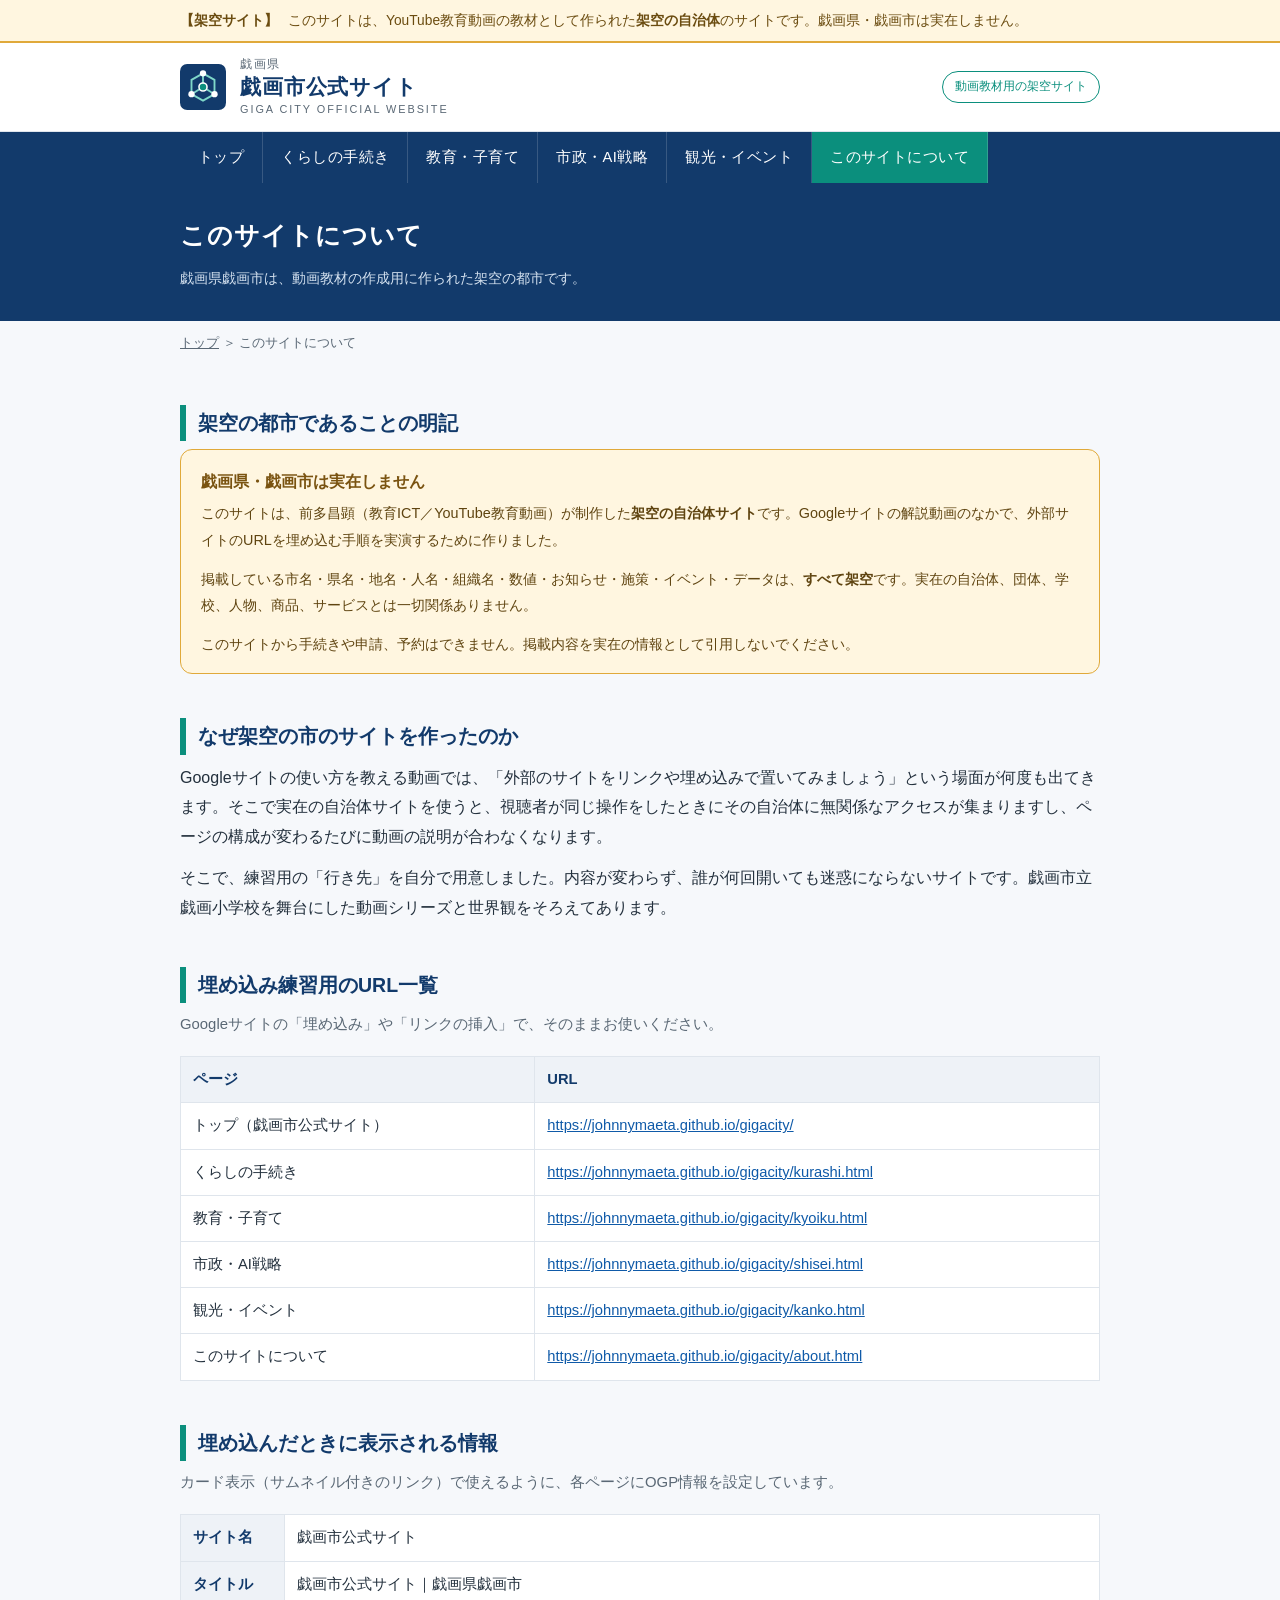
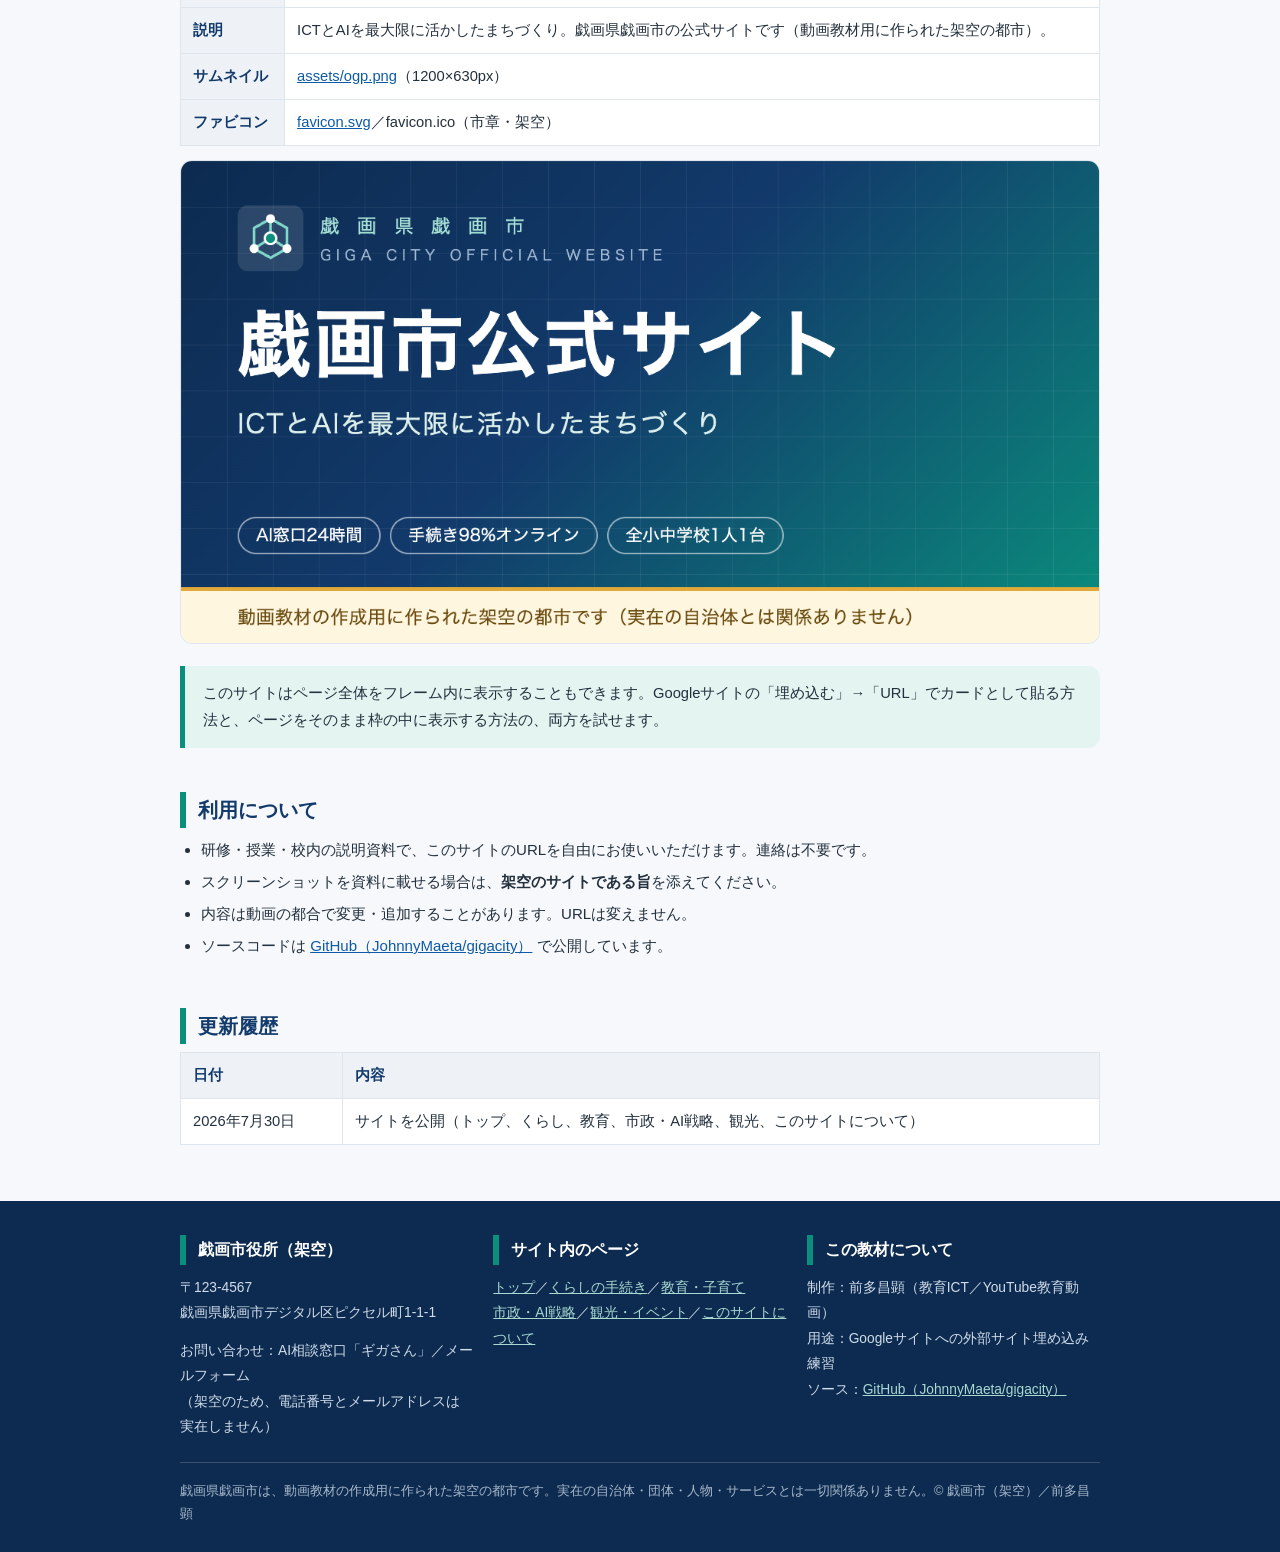
==== about.html @ 54f6ffb0 "戯画県戯画市 公式サイト（架空・動画教材用）を作成 Googleサイト解説動画でURL埋め込みを実演するための架空自治体サイト。 6ページ構成（トップ／くらし／教育／市政・AI戦略／観光／このサイトに" ====
<!DOCTYPE html>
<html lang="ja">
<head>
<meta charset="UTF-8">
<meta name="viewport" content="width=device-width, initial-scale=1.0">
<title>このサイトについて（架空の自治体サイトです）｜戯画市公式サイト</title>
<meta name="description" content="戯画県戯画市は、YouTube教育動画の教材として作られた架空の都市です。実在の自治体とは関係ありません。Googleサイトへの埋め込み練習用のURL一覧も掲載しています。">
<link rel="canonical" href="https://johnnymaeta.github.io/gigacity/about.html">
<meta property="og:type" content="article">
<meta property="og:site_name" content="戯画市公式サイト">
<meta property="og:title" content="このサイトについて｜戯画市公式サイト（架空の自治体）">
<meta property="og:description" content="戯画県戯画市は動画教材用に作られた架空の都市です。埋め込み練習用のURL一覧と、利用の条件を掲載しています。">
<meta property="og:url" content="https://johnnymaeta.github.io/gigacity/about.html">
<meta property="og:image" content="https://johnnymaeta.github.io/gigacity/assets/ogp.png">
<meta property="og:image:width" content="1200">
<meta property="og:image:height" content="630">
<meta property="og:locale" content="ja_JP">
<meta name="twitter:card" content="summary_large_image">
<meta name="twitter:title" content="このサイトについて｜戯画市公式サイト（架空の自治体）">
<meta name="twitter:description" content="戯画県戯画市は動画教材用に作られた架空の都市です。埋め込み練習用のURL一覧を掲載しています。">
<meta name="twitter:image" content="https://johnnymaeta.github.io/gigacity/assets/ogp.png">
<link rel="icon" href="favicon.svg" type="image/svg+xml">
<link rel="alternate icon" href="favicon.ico" sizes="32x32">
<link rel="apple-touch-icon" href="apple-touch-icon.png">
<link rel="stylesheet" href="assets/style.css">
</head>
<body>

<div class="fiction-bar">
  <div class="wrap">
    <strong>【架空サイト】</strong>
    <span>このサイトは、YouTube教育動画の教材として作られた<b>架空の自治体</b>のサイトです。戯画県・戯画市は実在しません。</span>
  </div>
</div>

<header class="site-header">
  <div class="wrap">
    <svg class="emblem" viewBox="0 0 64 64" role="img" aria-label="戯画市 市章（架空）">
      <rect width="64" height="64" rx="10" fill="#123a6b"/>
      <g fill="none" stroke="#7fd8c9" stroke-width="2.6" stroke-linecap="round">
        <path d="M32 13 L48 22 L48 42 L32 51 L16 42 L16 22 Z"/>
        <path d="M32 13 L32 32 L48 42 M32 32 L16 42"/>
      </g>
      <g fill="#ffffff">
        <circle cx="32" cy="13" r="4.4"/><circle cx="48" cy="42" r="4.4"/><circle cx="16" cy="42" r="4.4"/>
      </g>
      <circle cx="32" cy="32" r="5.6" fill="#0b8f7d" stroke="#ffffff" stroke-width="2.2"/>
    </svg>
    <div class="site-title">
      <span class="pref">戯画県</span>
      <span class="name"><a href="index.html">戯画市公式サイト</a></span>
      <span class="en">GIGA CITY OFFICIAL WEBSITE</span>
    </div>
    <div class="header-tag">動画教材用の架空サイト</div>
  </div>
</header>

<nav class="gnav" aria-label="メインメニュー">
  <div class="wrap">
    <ul>
      <li><a href="index.html">トップ</a></li>
      <li><a href="kurashi.html">くらしの手続き</a></li>
      <li><a href="kyoiku.html">教育・子育て</a></li>
      <li><a href="shisei.html">市政・AI戦略</a></li>
      <li><a href="kanko.html">観光・イベント</a></li>
      <li><a href="about.html" aria-current="page">このサイトについて</a></li>
    </ul>
  </div>
</nav>

<div class="page-head">
  <div class="wrap">
    <h1>このサイトについて</h1>
    <p>戯画県戯画市は、動画教材の作成用に作られた架空の都市です。</p>
  </div>
</div>
<div class="wrap"><p class="breadcrumb"><a href="index.html">トップ</a> ＞ このサイトについて</p></div>

<main>
  <div class="wrap">

    <section aria-labelledby="fiction-h">
      <h2 id="fiction-h">架空の都市であることの明記</h2>
      <div class="notice">
        <h3>戯画県・戯画市は実在しません</h3>
        <p>このサイトは、前多昌顕（教育ICT／YouTube教育動画）が制作した<b>架空の自治体サイト</b>です。Googleサイトの解説動画のなかで、外部サイトのURLを埋め込む手順を実演するために作りました。</p>
        <p>掲載している市名・県名・地名・人名・組織名・数値・お知らせ・施策・イベント・データは、<b>すべて架空</b>です。実在の自治体、団体、学校、人物、商品、サービスとは一切関係ありません。</p>
        <p>このサイトから手続きや申請、予約はできません。掲載内容を実在の情報として引用しないでください。</p>
      </div>
    </section>

    <section aria-labelledby="why-h">
      <h2 id="why-h">なぜ架空の市のサイトを作ったのか</h2>
      <p>Googleサイトの使い方を教える動画では、「外部のサイトをリンクや埋め込みで置いてみましょう」という場面が何度も出てきます。そこで実在の自治体サイトを使うと、視聴者が同じ操作をしたときにその自治体に無関係なアクセスが集まりますし、ページの構成が変わるたびに動画の説明が合わなくなります。</p>
      <p>そこで、練習用の「行き先」を自分で用意しました。内容が変わらず、誰が何回開いても迷惑にならないサイトです。戯画市立戯画小学校を舞台にした動画シリーズと世界観をそろえてあります。</p>
    </section>

    <section aria-labelledby="urls-h">
      <h2 id="urls-h">埋め込み練習用のURL一覧</h2>
      <p class="sec-lead">Googleサイトの「埋め込み」や「リンクの挿入」で、そのままお使いください。</p>
      <div class="table-scroll">
        <table>
          <thead><tr><th>ページ</th><th>URL</th></tr></thead>
          <tbody>
            <tr><td>トップ（戯画市公式サイト）</td><td><a href="https://johnnymaeta.github.io/gigacity/">https://johnnymaeta.github.io/gigacity/</a></td></tr>
            <tr><td>くらしの手続き</td><td><a href="https://johnnymaeta.github.io/gigacity/kurashi.html">https://johnnymaeta.github.io/gigacity/kurashi.html</a></td></tr>
            <tr><td>教育・子育て</td><td><a href="https://johnnymaeta.github.io/gigacity/kyoiku.html">https://johnnymaeta.github.io/gigacity/kyoiku.html</a></td></tr>
            <tr><td>市政・AI戦略</td><td><a href="https://johnnymaeta.github.io/gigacity/shisei.html">https://johnnymaeta.github.io/gigacity/shisei.html</a></td></tr>
            <tr><td>観光・イベント</td><td><a href="https://johnnymaeta.github.io/gigacity/kanko.html">https://johnnymaeta.github.io/gigacity/kanko.html</a></td></tr>
            <tr><td>このサイトについて</td><td><a href="https://johnnymaeta.github.io/gigacity/about.html">https://johnnymaeta.github.io/gigacity/about.html</a></td></tr>
          </tbody>
        </table>
      </div>
    </section>

    <section aria-labelledby="embed-h">
      <h2 id="embed-h">埋め込んだときに表示される情報</h2>
      <p class="sec-lead">カード表示（サムネイル付きのリンク）で使えるように、各ページにOGP情報を設定しています。</p>
      <div class="table-scroll">
        <table>
          <tbody>
            <tr><th>サイト名</th><td>戯画市公式サイト</td></tr>
            <tr><th>タイトル</th><td>戯画市公式サイト｜戯画県戯画市</td></tr>
            <tr><th>説明</th><td>ICTとAIを最大限に活かしたまちづくり。戯画県戯画市の公式サイトです（動画教材用に作られた架空の都市）。</td></tr>
            <tr><th>サムネイル</th><td><a href="assets/ogp.png">assets/ogp.png</a>（1200×630px）</td></tr>
            <tr><th>ファビコン</th><td><a href="favicon.svg">favicon.svg</a>／favicon.ico（市章・架空）</td></tr>
          </tbody>
        </table>
      </div>
      <p style="margin-top:14px;"><img src="assets/ogp.png" alt="埋め込み時に表示されるサムネイル画像（戯画市公式サイト）" width="1200" height="630" style="border:1px solid #dfe5ec; border-radius:12px; height:auto;"></p>
      <p class="callout">このサイトはページ全体をフレーム内に表示することもできます。Googleサイトの「埋め込む」→「URL」でカードとして貼る方法と、ページをそのまま枠の中に表示する方法の、両方を試せます。</p>
    </section>

    <section aria-labelledby="use-h">
      <h2 id="use-h">利用について</h2>
      <ul class="dots">
        <li>研修・授業・校内の説明資料で、このサイトのURLを自由にお使いいただけます。連絡は不要です。</li>
        <li>スクリーンショットを資料に載せる場合は、<b>架空のサイトである旨</b>を添えてください。</li>
        <li>内容は動画の都合で変更・追加することがあります。URLは変えません。</li>
        <li>ソースコードは <a href="https://github.com/JohnnyMaeta/gigacity">GitHub（JohnnyMaeta/gigacity）</a> で公開しています。</li>
      </ul>
    </section>

    <section aria-labelledby="rireki-h">
      <h2 id="rireki-h">更新履歴</h2>
      <div class="table-scroll">
        <table>
          <thead><tr><th>日付</th><th>内容</th></tr></thead>
          <tbody>
            <tr><td>2026年7月30日</td><td>サイトを公開（トップ、くらし、教育、市政・AI戦略、観光、このサイトについて）</td></tr>
          </tbody>
        </table>
      </div>
    </section>

  </div>
</main>

<footer class="site-footer">
  <div class="wrap">
    <div class="cols">
      <div>
        <h2>戯画市役所（架空）</h2>
        <p>〒123-4567<br>戯画県戯画市デジタル区ピクセル町1-1-1</p>
        <p>お問い合わせ：AI相談窓口「ギガさん」／メールフォーム<br>（架空のため、電話番号とメールアドレスは実在しません）</p>
      </div>
      <div>
        <h2>サイト内のページ</h2>
        <p>
          <a href="index.html">トップ</a>／<a href="kurashi.html">くらしの手続き</a>／<a href="kyoiku.html">教育・子育て</a><br>
          <a href="shisei.html">市政・AI戦略</a>／<a href="kanko.html">観光・イベント</a>／<a href="about.html">このサイトについて</a>
        </p>
      </div>
      <div>
        <h2>この教材について</h2>
        <p>制作：前多昌顕（教育ICT／YouTube教育動画）<br>用途：Googleサイトへの外部サイト埋め込み練習<br>ソース：<a href="https://github.com/JohnnyMaeta/gigacity">GitHub（JohnnyMaeta/gigacity）</a></p>
      </div>
    </div>
    <p class="fine">戯画県戯画市は、動画教材の作成用に作られた架空の都市です。実在の自治体・団体・人物・サービスとは一切関係ありません。© 戯画市（架空）／前多昌顕</p>
  </div>
</footer>

</body>
</html>
---- assets/style.css ----
@charset "UTF-8";
/* 戯画県戯画市 公式サイト（架空・動画教材用）共通スタイル */

:root {
  --navy: #123a6b;
  --navy-dark: #0d2b50;
  --teal: #0b8f7d;
  --teal-soft: #e4f4f1;
  --ink: #23303d;
  --ink-soft: #5a6875;
  --bg: #f6f8fb;
  --card: #ffffff;
  --line: #dfe5ec;
  --amber-bg: #fff6e0;
  --amber-line: #e0a93a;
  --radius: 12px;
}

* { margin: 0; padding: 0; box-sizing: border-box; }

html { scroll-behavior: smooth; }

body {
  font-family: "Hiragino Kaku Gothic ProN", "Hiragino Sans", "Yu Gothic", "Noto Sans JP", "Meiryo", sans-serif;
  color: var(--ink);
  background: var(--bg);
  line-height: 1.85;
  font-size: 16px;
  -webkit-text-size-adjust: 100%;
}

img, svg { max-width: 100%; }

a { color: #0f5aa8; }
a:hover { color: var(--teal); }

.wrap { max-width: 960px; margin: 0 auto; padding: 0 20px; }

/* ===== 架空サイトの告知バー ===== */
.fiction-bar {
  background: var(--amber-bg);
  border-bottom: 2px solid var(--amber-line);
  font-size: 0.86rem;
  color: #6b4c10;
  padding: 8px 0;
}
.fiction-bar .wrap { display: flex; gap: 10px; align-items: flex-start; }
.fiction-bar strong { white-space: nowrap; }

/* ===== ヘッダー ===== */
.site-header { background: #fff; border-bottom: 1px solid var(--line); }
.site-header .wrap {
  display: flex; align-items: center; gap: 14px;
  padding-top: 14px; padding-bottom: 14px; flex-wrap: wrap;
}
.emblem { width: 46px; height: 46px; flex: none; }
.site-title { line-height: 1.35; }
.site-title .pref { display: block; font-size: 0.74rem; color: var(--ink-soft); letter-spacing: 0.14em; }
.site-title .name { font-size: 1.32rem; font-weight: 700; color: var(--navy); letter-spacing: 0.04em; }
.site-title .name a { color: inherit; text-decoration: none; }
.site-title .en { display: block; font-size: 0.68rem; color: var(--ink-soft); letter-spacing: 0.18em; }
.header-tag {
  margin-left: auto; font-size: 0.78rem; color: var(--teal);
  border: 1px solid var(--teal); border-radius: 999px; padding: 3px 12px; white-space: nowrap;
}

/* ===== グローバルナビ ===== */
.gnav { background: var(--navy); }
.gnav ul { list-style: none; display: flex; flex-wrap: wrap; }
.gnav a {
  display: block; color: #fff; text-decoration: none;
  font-size: 0.92rem; padding: 12px 18px; letter-spacing: 0.03em;
  border-right: 1px solid rgba(255,255,255,0.16);
}
.gnav a:hover { background: var(--navy-dark); color: #fff; }
.gnav a[aria-current="page"] { background: var(--teal); }

/* ===== ヒーロー ===== */
.hero {
  background: linear-gradient(135deg, #123a6b 0%, #0b8f7d 100%);
  color: #fff; padding: 52px 0;
}
.hero .catch { font-size: 1.9rem; font-weight: 700; letter-spacing: 0.04em; line-height: 1.5; }
.hero .lead { margin-top: 14px; font-size: 1rem; max-width: 40em; color: #eaf5f3; }
.hero .badges { margin-top: 20px; display: flex; gap: 8px; flex-wrap: wrap; }
.hero .badges span {
  background: rgba(255,255,255,0.16); border: 1px solid rgba(255,255,255,0.4);
  border-radius: 999px; font-size: 0.8rem; padding: 3px 13px;
}

/* ===== ページ見出し（下層ページ） ===== */
.page-head { background: var(--navy); color: #fff; padding: 30px 0; }
.page-head h1 { font-size: 1.55rem; letter-spacing: 0.04em; }
.page-head p { margin-top: 6px; font-size: 0.9rem; color: #d5e2f0; }
.breadcrumb { font-size: 0.8rem; color: var(--ink-soft); padding: 10px 0; }
.breadcrumb a { color: var(--ink-soft); }

/* ===== セクション ===== */
main section { padding: 40px 0 4px; }
h2 {
  font-size: 1.22rem; color: var(--navy);
  border-left: 6px solid var(--teal); padding-left: 12px; margin-bottom: 8px;
}
h3 { font-size: 1.02rem; color: var(--navy); margin-bottom: 4px; }
.sec-lead { font-size: 0.93rem; color: var(--ink-soft); margin-bottom: 18px; }
p + p { margin-top: 12px; }

/* ===== カード・グリッド ===== */
.grid { display: grid; gap: 14px; grid-template-columns: repeat(auto-fit, minmax(250px, 1fr)); }
.card {
  background: var(--card); border: 1px solid var(--line); border-radius: var(--radius);
  padding: 18px 20px; box-shadow: 0 1px 3px rgba(18,58,107,0.05);
}
.card h3 { margin-bottom: 6px; }
.card p { font-size: 0.9rem; color: var(--ink-soft); }
a.card { display: block; text-decoration: none; color: inherit; transition: box-shadow .15s, transform .15s; }
a.card:hover { box-shadow: 0 4px 14px rgba(18,58,107,0.12); transform: translateY(-2px); }
.card .icon { font-size: 1.5rem; line-height: 1; }

/* ===== お知らせ一覧 ===== */
.news { background: var(--card); border: 1px solid var(--line); border-radius: var(--radius); overflow: hidden; }
.news li { list-style: none; display: flex; gap: 14px; padding: 13px 20px; border-top: 1px solid var(--line); flex-wrap: wrap; }
.news li:first-child { border-top: none; }
.news time { font-size: 0.84rem; color: var(--ink-soft); white-space: nowrap; font-variant-numeric: tabular-nums; }
.news .tag {
  font-size: 0.72rem; background: var(--teal-soft); color: #06695c;
  border-radius: 4px; padding: 1px 8px; white-space: nowrap; align-self: center;
}
.news .tag.info { background: #e7eefa; color: #17457f; }
.news .tag.event { background: #fdeef0; color: #9c2b3d; }
.news .title { font-size: 0.94rem; flex: 1 1 16em; }

/* ===== 数字で見る ===== */
.stats { display: grid; gap: 12px; grid-template-columns: repeat(auto-fit, minmax(150px, 1fr)); }
.stat {
  background: var(--card); border: 1px solid var(--line); border-radius: var(--radius);
  padding: 16px; text-align: center;
}
.stat .num { font-size: 1.5rem; font-weight: 700; color: var(--teal); font-variant-numeric: tabular-nums; }
.stat .label { font-size: 0.8rem; color: var(--ink-soft); }

/* ===== テーブル ===== */
.table-scroll { overflow-x: auto; }
table { border-collapse: collapse; width: 100%; background: var(--card); font-size: 0.92rem; }
th, td { border: 1px solid var(--line); padding: 9px 12px; text-align: left; vertical-align: top; }
th { background: #eef2f7; color: var(--navy); white-space: nowrap; }

/* ===== 注意書きボックス ===== */
.notice {
  background: var(--amber-bg); border: 1px solid var(--amber-line);
  border-radius: var(--radius); padding: 16px 20px; font-size: 0.9rem; color: #5f4410;
}
.notice h3 { color: #7a5310; }
.callout {
  background: var(--teal-soft); border-left: 5px solid var(--teal);
  border-radius: 0 var(--radius) var(--radius) 0; padding: 14px 18px; font-size: 0.92rem;
}

ul.dots, ol.nums { padding-left: 1.4em; font-size: 0.94rem; }
ul.dots li, ol.nums li { margin-bottom: 4px; }

/* ===== フッター ===== */
.site-footer { margin-top: 52px; background: var(--navy-dark); color: #cfdcea; font-size: 0.86rem; padding: 34px 0 26px; }
.site-footer h2 { color: #fff; border-left-color: var(--teal); font-size: 1rem; margin-bottom: 10px; }
.site-footer a { color: #a8d8d0; }
.site-footer .cols { display: grid; gap: 20px; grid-template-columns: repeat(auto-fit, minmax(240px, 1fr)); }
.site-footer .fine { margin-top: 22px; padding-top: 16px; border-top: 1px solid rgba(255,255,255,0.18); font-size: 0.8rem; color: #a7b8cb; }

@media (max-width: 600px) {
  .hero { padding: 36px 0; }
  .hero .catch { font-size: 1.4rem; }
  .site-title .name { font-size: 1.1rem; }
  .header-tag { display: none; }
  .gnav a { font-size: 0.86rem; padding: 10px 13px; }
}
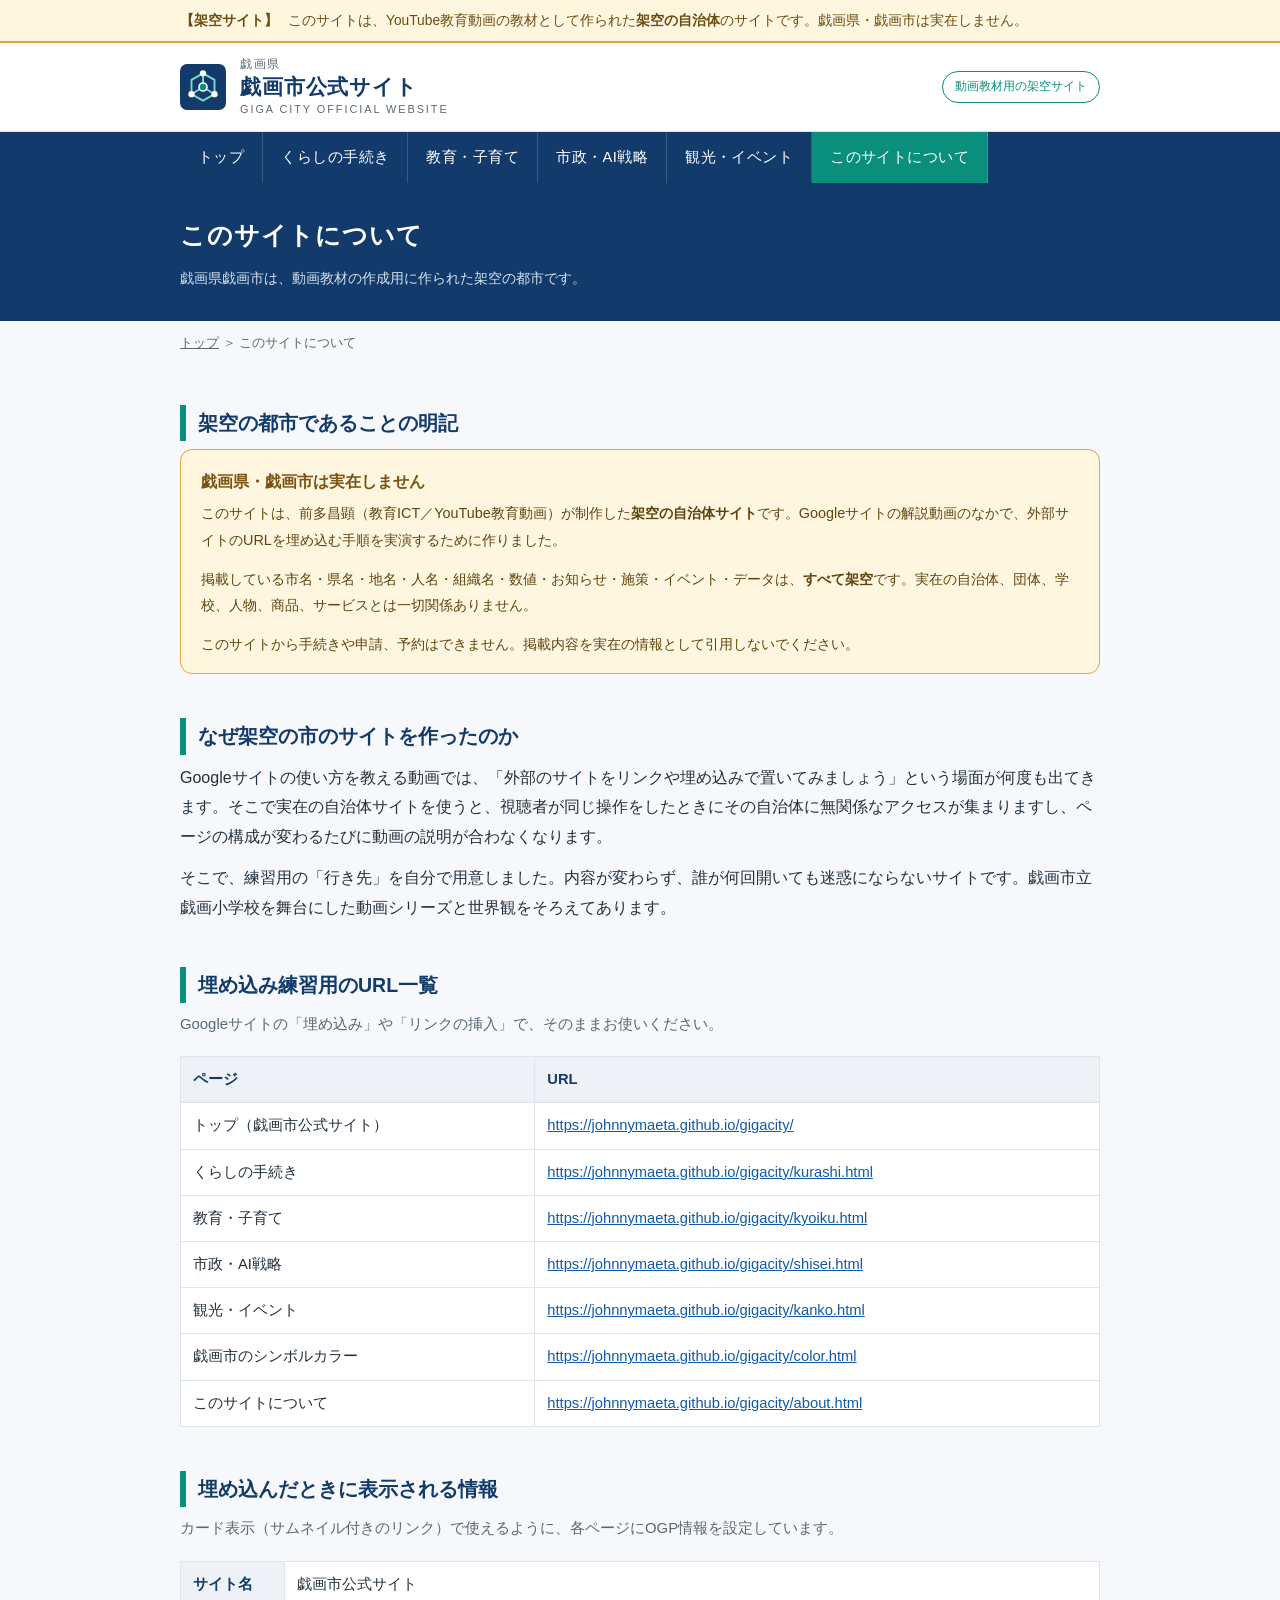
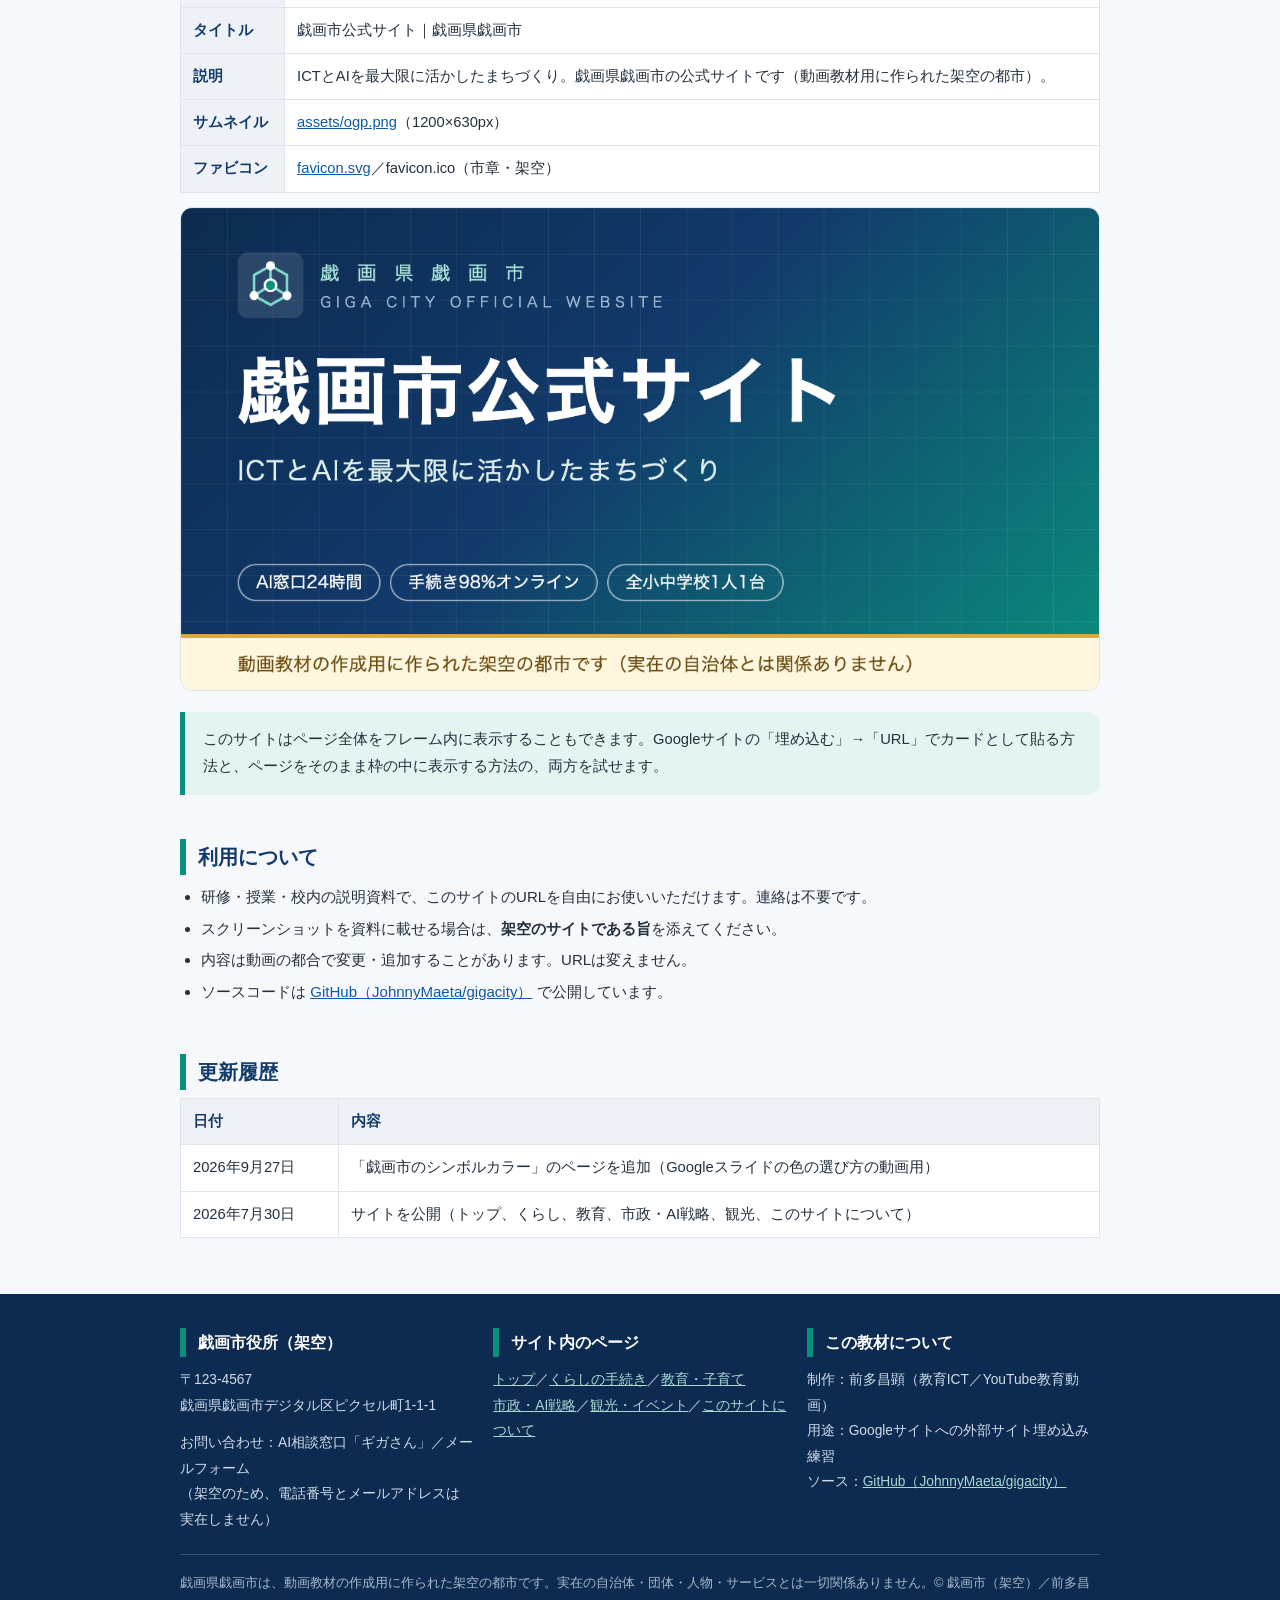
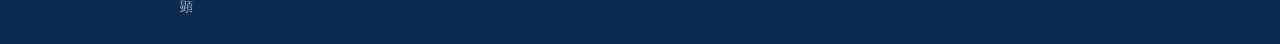
==== commit 0d1d21ea: "「戯画市のシンボルカラー」ページを追加（Googleスライド第9回 色の選び方の実演用） Co-Authored-By: Claude Opus 5.5 <noreply@anthropic.com>" ====
--- a/about.html
+++ b/about.html
@@ -107,6 +107,7 @@
             <tr><td>教育・子育て</td><td><a href="https://johnnymaeta.github.io/gigacity/kyoiku.html">https://johnnymaeta.github.io/gigacity/kyoiku.html</a></td></tr>
             <tr><td>市政・AI戦略</td><td><a href="https://johnnymaeta.github.io/gigacity/shisei.html">https://johnnymaeta.github.io/gigacity/shisei.html</a></td></tr>
             <tr><td>観光・イベント</td><td><a href="https://johnnymaeta.github.io/gigacity/kanko.html">https://johnnymaeta.github.io/gigacity/kanko.html</a></td></tr>
+            <tr><td>戯画市のシンボルカラー</td><td><a href="https://johnnymaeta.github.io/gigacity/color.html">https://johnnymaeta.github.io/gigacity/color.html</a></td></tr>
             <tr><td>このサイトについて</td><td><a href="https://johnnymaeta.github.io/gigacity/about.html">https://johnnymaeta.github.io/gigacity/about.html</a></td></tr>
           </tbody>
         </table>
@@ -147,6 +148,7 @@
         <table>
           <thead><tr><th>日付</th><th>内容</th></tr></thead>
           <tbody>
+            <tr><td>2026年9月27日</td><td>「戯画市のシンボルカラー」のページを追加（Googleスライドの色の選び方の動画用）</td></tr>
             <tr><td>2026年7月30日</td><td>サイトを公開（トップ、くらし、教育、市政・AI戦略、観光、このサイトについて）</td></tr>
           </tbody>
         </table>
